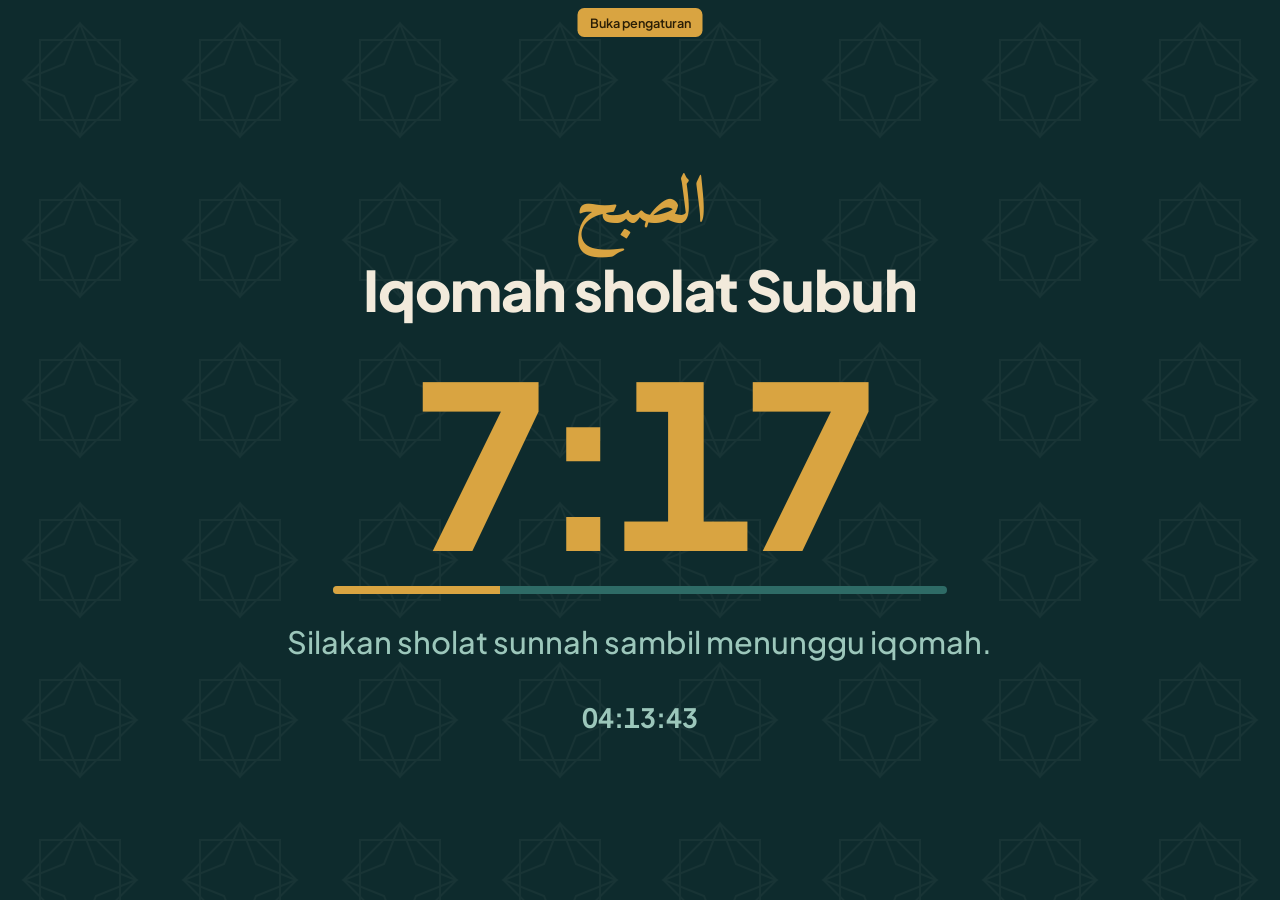
==== web/index.html @ 8f5d7c76 "Tambah aplikasi Papan Info Masjid (web display, admin, Android TV) Co-Authored-By: Claude Opus 5.5 <" ====
<!doctype html>
<html lang="id">
<head>
<meta charset="utf-8">
<meta name="viewport" content="width=device-width, initial-scale=1">
<title>Jadwal Sholat Masjid</title>
<link rel="stylesheet" href="css/fonts.css">
<link rel="stylesheet" href="css/display.css">
</head>
<body data-tema="zamrud">
<div id="bg" class="bg" hidden></div>
<div id="stage">

  <header class="top">
    <div class="identity">
      <svg class="mark" viewBox="0 0 64 64" aria-hidden="true">
        <path d="M32 6c3 5 9 8 9 15 0 3-1 5-2 6h9v31H16V27h9c-1-1-2-3-2-6 0-7 6-10 9-15z" fill="none" stroke="currentColor" stroke-width="3" stroke-linejoin="round"/>
        <path d="M26 58V44a6 6 0 0 1 12 0v14" fill="none" stroke="currentColor" stroke-width="3"/>
      </svg>
      <div>
        <h1 id="nama">Masjid</h1>
        <p id="alamat"></p>
      </div>
    </div>
    <div class="dates">
      <p id="masehi"></p>
      <p id="hijriah"></p>
    </div>
  </header>

  <main class="middle">
    <section class="clockwrap">
      <div class="clock"><span id="hm">00:00</span><span id="ss">00</span></div>
      <p class="countdown" id="countdown"></p>
    </section>

    <section class="panel" id="panel">
      <div class="slide" id="slide"></div>
      <div class="dots" id="dots"></div>
    </section>
  </main>

  <section class="times" id="times"></section>

  <footer class="ticker">
    <div class="ticker-track"><div class="ticker-text" id="ticker"></div></div>
    <div class="admin-hint" id="adminHint"></div>
  </footer>
</div>

<!-- layar penuh: adzan / iqomah / sholat / jumat -->
<div id="overlay" class="overlay" hidden>
  <div class="ov-inner">
    <p class="ov-arab" id="ovArab"></p>
    <h2 class="ov-title" id="ovTitle"></h2>
    <div class="ov-big" id="ovBig"></div>
    <div class="ov-bar"><span id="ovBar"></span></div>
    <p class="ov-sub" id="ovSub"></p>
    <p class="ov-clock" id="ovClock"></p>
  </div>
</div>

<div id="dim" class="dim" hidden></div>

<script src="js/praytime.js"></script>
<script src="js/hijri.js"></script>
<script src="js/store.js"></script>
<script src="js/display.js"></script>
</body>
</html>
---- web/css/fonts.css ----
@font-face { font-family: 'Jakarta'; src: url('../fonts/jakarta-400.woff2') format('woff2'); font-weight: 400; font-display: block; }
@font-face { font-family: 'Jakarta'; src: url('../fonts/jakarta-500.woff2') format('woff2'); font-weight: 500; font-display: block; }
@font-face { font-family: 'Jakarta'; src: url('../fonts/jakarta-600.woff2') format('woff2'); font-weight: 600; font-display: block; }
@font-face { font-family: 'Jakarta'; src: url('../fonts/jakarta-700.woff2') format('woff2'); font-weight: 700; font-display: block; }
@font-face { font-family: 'Jakarta'; src: url('../fonts/jakarta-800.woff2') format('woff2'); font-weight: 800; font-display: block; }
@font-face { font-family: 'Amiri'; src: url('../fonts/amiri-700.woff2') format('woff2'); font-weight: 700; font-display: block; }
---- web/css/display.css ----
/* Layar papan info masjid — dirancang untuk TV 16:9, dibaca dari jauh.
   Semua ukuran memakai rem yang mengikuti tinggi layar. */
:root {
  --ink: #0E2B2D;        /* glasir toska gelap */
  --ink-2: #133638;      /* lapisan sedikit lebih terang */
  --glaze: #2E6B66;      /* garis & struktur */
  --plaster: #F2EADB;    /* teks utama */
  --celadon: #9CC7BB;    /* teks kedua */
  --brass: #D9A441;      /* waktu berikutnya */
  --brass-ink: #2A1E06;
  --night: #050C0D;
  color-scheme: dark;
}
body[data-tema="malam"] {
  --ink: #121A33; --ink-2: #18213F; --glaze: #3B4C80; --plaster: #EEF0F7; --celadon: #A9B6DA; --brass: #E0B04F; --brass-ink: #241904; --night: #05070F;
}
body[data-tema="kayu"] {
  --ink: #2A1C13; --ink-2: #332319; --glaze: #6E4C33; --plaster: #F5ECDF; --celadon: #D4BC9C; --brass: #E3A93D; --brass-ink: #2A1A03; --night: #0C0805;
}

* { box-sizing: border-box; margin: 0; padding: 0; }
html { font-size: calc(100vh / 54); background: var(--ink); }
@media (max-aspect-ratio: 16/9) { html { font-size: calc(100vw / 96); } }
body {
  font-family: 'Jakarta', system-ui, sans-serif;
  background: var(--ink);
  color: var(--plaster);
  height: 100vh; overflow: hidden;
  cursor: none;
  -webkit-font-smoothing: antialiased;
}
body.preview { cursor: default; }

#stage {
  position: relative;
  width: 96rem; height: 54rem;
  margin: 0 auto;
  padding: 2.2rem 2.8rem 0;
  display: grid;
  grid-template-rows: 6rem minmax(0,1fr) 15.5rem 4.2rem;
  grid-template-columns: minmax(0, 1fr);
  transition: transform 2s ease;
}

/* ---------- atas ---------- */
.top { display: flex; justify-content: space-between; align-items: center; border-bottom: 0.1rem solid var(--glaze); padding-bottom: 1.2rem; }
.identity { display: flex; align-items: center; }
.identity > * + * { margin-left: 1.4rem; }
.mark { width: 4rem; height: 4rem; color: var(--brass); flex: none; }
#nama { font-size: 2.7rem; font-weight: 800; letter-spacing: -0.02em; line-height: 1.05; }
#alamat { font-size: 1.25rem; color: var(--celadon); margin-top: 0.25rem; }
.dates { text-align: right; }
#masehi { font-size: 1.9rem; font-weight: 700; }
#hijriah { font-size: 1.5rem; color: var(--celadon); margin-top: 0.2rem; }

/* ---------- tengah ---------- */
.middle { display: grid; grid-template-columns: minmax(0, 1fr) 36rem; gap: 3rem; align-items: center; min-height: 0; }
.clockwrap { padding-left: 0.2rem; }
.clock { display: flex; align-items: baseline; font-feature-settings: 'tnum' 1; font-variant-numeric: tabular-nums; line-height: 0.9; }
#hm { font-size: 15.5rem; font-weight: 800; letter-spacing: -0.045em; }
#ss { font-size: 4.6rem; font-weight: 600; color: var(--celadon); margin-left: 1.4rem; width: 6rem; }
.countdown { font-size: 2.3rem; font-weight: 500; color: var(--celadon); margin-top: 1.6rem; font-variant-numeric: tabular-nums; }
.countdown b { color: var(--plaster); font-weight: 700; }
.countdown.soon { color: var(--brass); }
.countdown.soon b { color: var(--brass); }

.panel {
  align-self: stretch; margin: 2.4rem 0 2rem;
  background: var(--ink-2);
  border-left: 0.35rem solid var(--brass);
  border-radius: 0 1.2rem 1.2rem 0;
  padding: 2rem 2.4rem 1.6rem;
  display: flex; flex-direction: column; min-height: 0; overflow: hidden;
}
.slide { flex: 1; min-height: 0; overflow: hidden; transition: opacity .6s ease; }
.slide.out { opacity: 0; }
.slide h3 { font-size: 1.9rem; font-weight: 800; letter-spacing: -0.01em; margin-bottom: 1.2rem; }
.slide .when { font-size: 1.25rem; color: var(--celadon); margin: -0.8rem 0 1.2rem; }

.list { list-style: none; display: grid; gap: 1rem; }
.list li { display: grid; grid-template-columns: 7.5rem 1fr; gap: 1.2rem; align-items: start; }
.list .d { font-size: 1.2rem; font-weight: 700; color: var(--brass); padding-top: 0.15rem; line-height: 1.3; }
.list .d small { display: block; font-weight: 500; color: var(--celadon); font-size: 1.05rem; }
.list .t { font-size: 1.5rem; font-weight: 700; line-height: 1.25; }
.list .p { font-size: 1.2rem; color: var(--celadon); margin-top: 0.2rem; }
.list li.today .d { color: var(--plaster); }

.petugas { display: grid; gap: 1.2rem; }
.petugas div { display: grid; grid-template-columns: 8rem 1fr; align-items: baseline; border-bottom: 0.08rem solid var(--glaze); padding-bottom: 0.9rem; }
.petugas dt { font-size: 1.3rem; color: var(--celadon); }
.petugas dd { font-size: 1.9rem; font-weight: 700; line-height: 1.2; }

.announce { font-size: 1.9rem; line-height: 1.45; font-weight: 500; }
.quote { font-size: 2.1rem; line-height: 1.4; font-weight: 600; }
.quote-src { font-size: 1.3rem; color: var(--brass); margin-top: 1.2rem; font-weight: 600; }

.kas { display: grid; gap: 0.9rem; font-variant-numeric: tabular-nums; }
.kas div { display: flex; justify-content: space-between; align-items: baseline; font-size: 1.45rem; }
.kas div span:first-child { color: var(--celadon); }
.kas div b { font-weight: 700; }
.kas .total { border-top: 0.1rem solid var(--glaze); padding-top: 0.9rem; margin-top: 0.3rem; }
.kas .total b { font-size: 2.3rem; color: var(--brass); font-weight: 800; }
.kas .note { font-size: 1.1rem; color: var(--celadon); }

.dots { display: flex; margin-top: 1rem; }
.dots i + i { margin-left: 0.6rem; }
.dots i { width: 0.7rem; height: 0.7rem; border-radius: 50%; background: var(--glaze); }
.dots i.on { background: var(--brass); width: 2rem; border-radius: 0.35rem; }

/* ---------- deretan waktu sholat: lengkung mihrab ---------- */
.times { display: grid; grid-template-columns: repeat(7, minmax(0, 1fr)); gap: 1.1rem; align-items: end; padding-bottom: 1.2rem; }
.arch {
  position: relative;
  height: 13.6rem;
  border: 0.14rem solid var(--glaze);
  border-radius: 50% 50% 0.8rem 0.8rem / 34% 34% 0.8rem 0.8rem;
  display: flex; flex-direction: column; align-items: center; justify-content: flex-end;
  padding-bottom: 1.3rem;
  text-align: center;
}
.arch .ar { font-family: 'Amiri', serif; font-size: 1.6rem; font-weight: 700; color: var(--celadon); line-height: 1; margin-bottom: 0.4rem; }
.arch .nm { font-size: 1.55rem; font-weight: 700; }
.arch .tm { font-size: 3.5rem; font-weight: 800; letter-spacing: -0.03em; font-variant-numeric: tabular-nums; line-height: 1.05; margin-top: 0.2rem; }
.arch.minor { height: 11.6rem; }
.arch.minor .tm { font-size: 2.9rem; }
.arch.minor .nm { color: var(--celadon); font-weight: 600; }
.arch.past { opacity: 0.45; }
.arch.next {
  background: var(--brass); border-color: var(--brass); color: var(--brass-ink);
  height: 15rem;
  box-shadow: 0 0 3.5rem -0.6rem color-mix(in srgb, var(--brass) 55%, transparent);
}
.arch.next .ar, .arch.next .nm { color: var(--brass-ink); }
.arch.next .tm { font-size: 3.9rem; letter-spacing: -0.04em; }
.arch.next::before { /* lampu gantung kecil */
  content: ''; position: absolute; top: 1.5rem; left: 50%; width: 0.8rem; height: 0.8rem;
  margin-left: -0.4rem; border-radius: 50%; background: var(--brass-ink); opacity: .55;
}

/* ---------- teks berjalan ---------- */
.ticker { display: flex; align-items: center; border-top: 0.1rem solid var(--glaze); margin: 0 -2.8rem; padding: 0 2.8rem; background: var(--ink-2); }
.ticker-track { flex: 1; min-width: 0; overflow: hidden; white-space: nowrap; }
.ticker-text { display: inline-block; font-size: 1.6rem; font-weight: 500; padding-left: 100%; animation: ticker linear infinite; }
.ticker-text .sep { color: var(--brass); margin: 0 1.6rem; }
@keyframes ticker { from { transform: translateX(0); } to { transform: translateX(-100%); } }
.admin-hint { margin-left: 2rem; font-size: 1.05rem; color: var(--celadon); white-space: nowrap; }
.admin-hint:empty { display: none; }

/* ---------- foto masjid ---------- */
.bg { position: fixed; top: 0; right: 0; bottom: 0; left: 0; background-size: cover; background-position: center; z-index: 0; }
.bg::after { content: ''; position: absolute; top: 0; right: 0; bottom: 0; left: 0; background: var(--ink); opacity: .86; }
#stage { z-index: 1; }
.panel { position: relative; }
.foto { position: absolute; top: 0; right: 0; bottom: 0; left: 0; margin: 0; }
.foto img { width: 100%; height: 100%; object-fit: cover; display: block; border-radius: 0.6rem; }
.slide { position: relative; }

/* ---------- layar penuh ---------- */
.overlay {
  position: fixed; top: 0; right: 0; bottom: 0; left: 0; z-index: 10;
  background: var(--ink);
  display: flex; align-items: center; justify-content: center; text-align: center;
}
.overlay[hidden] { display: none; }
.overlay::before { /* pola bintang delapan, sangat samar */
  content: ''; position: absolute; top: 0; right: 0; bottom: 0; left: 0; opacity: .045; pointer-events: none;
  background-image: url("data:image/svg+xml,%3Csvg xmlns='http://www.w3.org/2000/svg' width='120' height='120' viewBox='0 0 120 120'%3E%3Cg fill='none' stroke='%23F2EADB' stroke-width='1.5'%3E%3Cpath d='M60 18l12 30 30 12-30 12-12 30-12-30-30-12 30-12z'/%3E%3Cpath d='M30 30h60v60H30z' transform='rotate(45 60 60)'/%3E%3Cpath d='M30 30h60v60H30z'/%3E%3C/g%3E%3C/svg%3E");
  background-size: 12rem 12rem;
}
.ov-inner { position: relative; width: 80rem; }
.ov-arab { font-family: 'Amiri', serif; font-weight: 700; font-size: 5rem; color: var(--brass); line-height: 1.2; }
.ov-title { font-size: 4.2rem; font-weight: 800; letter-spacing: -0.02em; margin-top: 0.6rem; }
.ov-big { font-size: 17rem; font-weight: 800; letter-spacing: -0.05em; line-height: 1; font-variant-numeric: tabular-nums; margin: 1.6rem 0 1rem; }
.ov-big:empty { display: none; }
.ov-bar { height: 0.6rem; width: 46rem; margin: 0 auto 2rem; background: var(--glaze); border-radius: 0.3rem; overflow: hidden; }
.ov-bar span { display: block; height: 100%; width: 0; background: var(--brass); transition: width 1s linear; }
.ov-bar.off { visibility: hidden; }
.ov-sub { font-size: 2.3rem; line-height: 1.45; color: var(--celadon); font-weight: 500; max-width: 64rem; margin: 0 auto; }
.ov-sub b { color: var(--plaster); font-weight: 700; }
.ov-clock { font-size: 2rem; font-weight: 700; margin-top: 2.6rem; font-variant-numeric: tabular-nums; color: var(--celadon); }

.overlay.mode-clock { z-index: 40; }
.overlay.mode-clock .ov-title { color: var(--brass); }
.overlay.mode-clock .ov-sub { text-align: left; font-size: 2rem; }
.fix { margin: 2rem 0 0 2.4rem; display: grid; grid-gap: 0.9rem; color: var(--plaster); }
.overlay.mode-iqomah .ov-big { color: var(--brass); }
.overlay.mode-iqomah.final .ov-big { color: var(--plaster); }
.overlay.mode-sholat { background: var(--night); }
.overlay.mode-sholat::before { opacity: .03; }
.overlay.mode-sholat .ov-title { font-size: 3.2rem; color: color-mix(in srgb, var(--plaster) 70%, transparent); }
.overlay.mode-sholat .ov-sub, .overlay.mode-sholat .ov-clock { color: color-mix(in srgb, var(--celadon) 60%, transparent); }
.overlay.mode-sholat .ov-arab { font-size: 3.6rem; opacity: .6; }

/* pita menjelang adzan, menggantikan hitung mundur biasa */
.countdown.pre { display: inline-block; background: var(--brass); color: var(--brass-ink); padding: 0.7rem 1.6rem; border-radius: 0.8rem; font-weight: 700; }
.countdown.pre b { margin-left: 1rem; color: var(--brass-ink); font-size: 2.8rem; font-weight: 800; }

/* redup malam */
.dim { position: fixed; top: 0; right: 0; bottom: 0; left: 0; background: #000; pointer-events: none; z-index: 20; transition: opacity 3s; }
.dim[hidden] { display: none; }

/* petunjuk pratinjau */
.preview-note { position: fixed; left: 50%; transform: translateX(-50%); top: 0.6rem; z-index: 30; font: 600 0.95rem 'Jakarta', sans-serif; background: var(--brass); color: var(--brass-ink); padding: 0.5rem 0.9rem; border-radius: 0.5rem; text-decoration: none; }

@media (prefers-reduced-motion: reduce) {
  .ticker-text { animation-duration: 0s !important; padding-left: 0; }
  #stage, .slide, .dim { transition: none; }
}
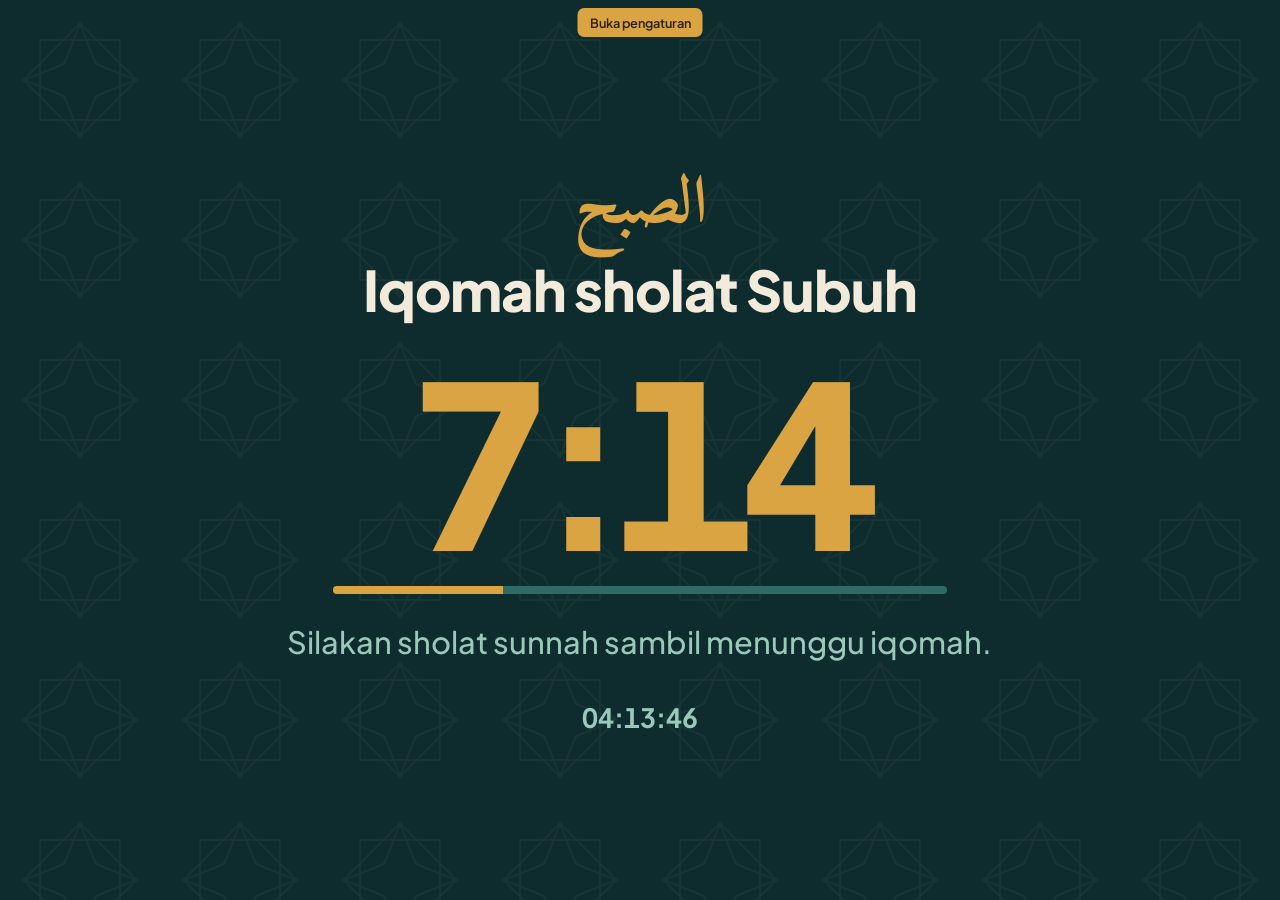
==== commit e4ecd365: "Perbaiki saldo kas terpotong dan dukung box Android 5–7 - Panel kas dirapatkan; isi slide yang terla" ====
--- a/web/index.html
+++ b/web/index.html
@@ -62,6 +62,7 @@
 
 <div id="dim" class="dim" hidden></div>
 
+<script src="js/compat.js"></script>
 <script src="js/praytime.js"></script>
 <script src="js/hijri.js"></script>
 <script src="js/store.js"></script>
--- a/web/css/display.css
+++ b/web/css/display.css
@@ -1,5 +1,11 @@
 /* Layar papan info masjid — dirancang untuk TV 16:9, dibaca dari jauh.
-   Semua ukuran memakai rem yang mengikuti tinggi layar. */
+   Semua ukuran memakai rem yang mengikuti tinggi layar.
+
+   Harus tetap jalan di WebView bawaan box Android 5–7 (Chrome 37–55):
+   - tata letak memakai flexbox, BUKAN CSS grid (grid baru ada di Chrome 57)
+   - tanpa `gap` pada flexbox (Chrome 84) — jarak memakai margin
+   - tanpa color-mix() (Chrome 111)
+   - variabel warna (--ink dll.) di Chrome < 49 diganti oleh js/compat.js */
 :root {
   --ink: #0E2B2D;        /* glasir toska gelap */
   --ink-2: #133638;      /* lapisan sedikit lebih terang */
@@ -19,34 +25,42 @@
 }
 
 * { box-sizing: border-box; margin: 0; padding: 0; }
-html { font-size: calc(100vh / 54); background: var(--ink); }
+html { font-size: calc(100vh / 54); background: #0E2B2D; background: var(--ink); }
 @media (max-aspect-ratio: 16/9) { html { font-size: calc(100vw / 96); } }
 body {
-  font-family: 'Jakarta', system-ui, sans-serif;
-  background: var(--ink);
-  color: var(--plaster);
+  font-family: 'Jakarta', sans-serif;
+  background: #0E2B2D; background: var(--ink);
+  color: #F2EADB; color: var(--plaster);
   height: 100vh; overflow: hidden;
   cursor: none;
   -webkit-font-smoothing: antialiased;
 }
 body.preview { cursor: default; }
+
+/* angka sama lebar agar jam tidak bergoyang */
+.tnum, .clock, .countdown, .kas, .arch .tm, .ov-big, .ov-clock {
+  -webkit-font-feature-settings: 'tnum' 1; font-feature-settings: 'tnum' 1; font-variant-numeric: tabular-nums;
+}
 
 #stage {
   position: relative;
   width: 96rem; height: 54rem;
   margin: 0 auto;
   padding: 2.2rem 2.8rem 0;
-  display: grid;
-  grid-template-rows: 6rem minmax(0,1fr) 15.5rem 4.2rem;
-  grid-template-columns: minmax(0, 1fr);
-  transition: transform 2s ease;
+  display: -webkit-flex; display: flex;
+  -webkit-flex-direction: column; flex-direction: column;
+  -webkit-transition: -webkit-transform 2s ease; transition: transform 2s ease;
 }
 
 /* ---------- atas ---------- */
-.top { display: flex; justify-content: space-between; align-items: center; border-bottom: 0.1rem solid var(--glaze); padding-bottom: 1.2rem; }
-.identity { display: flex; align-items: center; }
+.top {
+  -webkit-flex: none; flex: none; height: 6rem;
+  display: -webkit-flex; display: flex; -webkit-justify-content: space-between; justify-content: space-between; -webkit-align-items: center; align-items: center;
+  border-bottom: 0.1rem solid var(--glaze); padding-bottom: 1.2rem;
+}
+.identity { display: -webkit-flex; display: flex; -webkit-align-items: center; align-items: center; }
 .identity > * + * { margin-left: 1.4rem; }
-.mark { width: 4rem; height: 4rem; color: var(--brass); flex: none; }
+.mark { width: 4rem; height: 4rem; color: var(--brass); -webkit-flex: none; flex: none; }
 #nama { font-size: 2.7rem; font-weight: 800; letter-spacing: -0.02em; line-height: 1.05; }
 #alamat { font-size: 1.25rem; color: var(--celadon); margin-top: 0.25rem; }
 .dates { text-align: right; }
@@ -54,73 +68,93 @@
 #hijriah { font-size: 1.5rem; color: var(--celadon); margin-top: 0.2rem; }
 
 /* ---------- tengah ---------- */
-.middle { display: grid; grid-template-columns: minmax(0, 1fr) 36rem; gap: 3rem; align-items: center; min-height: 0; }
-.clockwrap { padding-left: 0.2rem; }
-.clock { display: flex; align-items: baseline; font-feature-settings: 'tnum' 1; font-variant-numeric: tabular-nums; line-height: 0.9; }
+.middle {
+  -webkit-flex: 1 1 0%; flex: 1 1 0%; min-height: 0;
+  display: -webkit-flex; display: flex; -webkit-align-items: center; align-items: center;
+}
+.clockwrap { -webkit-flex: 1 1 0%; flex: 1 1 0%; min-width: 0; padding-left: 0.2rem; }
+.clock { display: -webkit-flex; display: flex; -webkit-align-items: baseline; align-items: baseline; line-height: 0.9; }
 #hm { font-size: 15.5rem; font-weight: 800; letter-spacing: -0.045em; }
 #ss { font-size: 4.6rem; font-weight: 600; color: var(--celadon); margin-left: 1.4rem; width: 6rem; }
-.countdown { font-size: 2.3rem; font-weight: 500; color: var(--celadon); margin-top: 1.6rem; font-variant-numeric: tabular-nums; }
+.countdown { font-size: 2.3rem; font-weight: 500; color: var(--celadon); margin-top: 1.6rem; }
 .countdown b { color: var(--plaster); font-weight: 700; }
 .countdown.soon { color: var(--brass); }
 .countdown.soon b { color: var(--brass); }
 
 .panel {
-  align-self: stretch; margin: 2.4rem 0 2rem;
+  position: relative;
+  -webkit-flex: none; flex: none; width: 36rem;
+  -webkit-align-self: stretch; align-self: stretch;
+  margin: 1.4rem 0 1.2rem 3rem;
   background: var(--ink-2);
   border-left: 0.35rem solid var(--brass);
   border-radius: 0 1.2rem 1.2rem 0;
-  padding: 2rem 2.4rem 1.6rem;
-  display: flex; flex-direction: column; min-height: 0; overflow: hidden;
-}
-.slide { flex: 1; min-height: 0; overflow: hidden; transition: opacity .6s ease; }
+  padding: 1.8rem 2.4rem 1.4rem;
+  display: -webkit-flex; display: flex; -webkit-flex-direction: column; flex-direction: column;
+  min-height: 0; overflow: hidden;
+}
+.slide { position: relative; -webkit-flex: 1 1 0%; flex: 1 1 0%; min-height: 0; overflow: hidden; -webkit-transition: opacity .6s ease; transition: opacity .6s ease; }
 .slide.out { opacity: 0; }
-.slide h3 { font-size: 1.9rem; font-weight: 800; letter-spacing: -0.01em; margin-bottom: 1.2rem; }
-.slide .when { font-size: 1.25rem; color: var(--celadon); margin: -0.8rem 0 1.2rem; }
-
-.list { list-style: none; display: grid; gap: 1rem; }
-.list li { display: grid; grid-template-columns: 7.5rem 1fr; gap: 1.2rem; align-items: start; }
-.list .d { font-size: 1.2rem; font-weight: 700; color: var(--brass); padding-top: 0.15rem; line-height: 1.3; }
+/* isi slide yang lebih tinggi dari panel diperkecil otomatis (fitSlide di display.js) */
+.fit { -webkit-transform-origin: 0 0; transform-origin: 0 0; }
+.slide h3 { font-size: 1.9rem; font-weight: 800; letter-spacing: -0.01em; line-height: 1.2; margin-bottom: 1rem; }
+.slide .when { font-size: 1.25rem; color: var(--celadon); margin: -0.6rem 0 1rem; }
+
+.list { list-style: none; }
+.list li { display: -webkit-flex; display: flex; -webkit-align-items: flex-start; align-items: flex-start; }
+.list li + li { margin-top: 1rem; }
+.list li > div { -webkit-flex: 1 1 0%; flex: 1 1 0%; min-width: 0; }
+.list .d { -webkit-flex: none; flex: none; width: 7.5rem; margin-right: 1.2rem; font-size: 1.2rem; font-weight: 700; color: var(--brass); padding-top: 0.15rem; line-height: 1.3; }
 .list .d small { display: block; font-weight: 500; color: var(--celadon); font-size: 1.05rem; }
 .list .t { font-size: 1.5rem; font-weight: 700; line-height: 1.25; }
 .list .p { font-size: 1.2rem; color: var(--celadon); margin-top: 0.2rem; }
 .list li.today .d { color: var(--plaster); }
 
-.petugas { display: grid; gap: 1.2rem; }
-.petugas div { display: grid; grid-template-columns: 8rem 1fr; align-items: baseline; border-bottom: 0.08rem solid var(--glaze); padding-bottom: 0.9rem; }
-.petugas dt { font-size: 1.3rem; color: var(--celadon); }
-.petugas dd { font-size: 1.9rem; font-weight: 700; line-height: 1.2; }
+.petugas div { display: -webkit-flex; display: flex; -webkit-align-items: baseline; align-items: baseline; border-bottom: 0.08rem solid var(--glaze); padding-bottom: 0.9rem; }
+.petugas div + div { margin-top: 1.2rem; }
+.petugas dt { -webkit-flex: none; flex: none; width: 8rem; font-size: 1.3rem; color: var(--celadon); }
+.petugas dd { -webkit-flex: 1 1 0%; flex: 1 1 0%; min-width: 0; font-size: 1.9rem; font-weight: 700; line-height: 1.2; }
 
 .announce { font-size: 1.9rem; line-height: 1.45; font-weight: 500; }
 .quote { font-size: 2.1rem; line-height: 1.4; font-weight: 600; }
 .quote-src { font-size: 1.3rem; color: var(--brass); margin-top: 1.2rem; font-weight: 600; }
 
-.kas { display: grid; gap: 0.9rem; font-variant-numeric: tabular-nums; }
-.kas div { display: flex; justify-content: space-between; align-items: baseline; font-size: 1.45rem; }
-.kas div span:first-child { color: var(--celadon); }
-.kas div b { font-weight: 700; }
-.kas .total { border-top: 0.1rem solid var(--glaze); padding-top: 0.9rem; margin-top: 0.3rem; }
-.kas .total b { font-size: 2.3rem; color: var(--brass); font-weight: 800; }
-.kas .note { font-size: 1.1rem; color: var(--celadon); }
-
-.dots { display: flex; margin-top: 1rem; }
+/* laporan kas: dibuat ringkas agar saldo akhir selalu terlihat */
+.kas > * + * { margin-top: 0.7rem; }
+.kas div { display: -webkit-flex; display: flex; -webkit-justify-content: space-between; justify-content: space-between; -webkit-align-items: baseline; align-items: baseline; font-size: 1.45rem; line-height: 1.25; }
+.kas div span:first-child { color: var(--celadon); margin-right: 1rem; }
+.kas div b { font-weight: 700; white-space: nowrap; }
+.kas .total { border-top: 0.1rem solid var(--glaze); padding-top: 0.7rem; }
+.kas .total span:first-child { color: var(--plaster); font-weight: 700; }
+.kas .total b { font-size: 2.2rem; color: var(--brass); font-weight: 800; line-height: 1.15; }
+.kas .note { font-size: 1.1rem; line-height: 1.3; color: var(--celadon); }
+
+.dots { -webkit-flex: none; flex: none; display: -webkit-flex; display: flex; margin-top: 1rem; }
 .dots i + i { margin-left: 0.6rem; }
 .dots i { width: 0.7rem; height: 0.7rem; border-radius: 50%; background: var(--glaze); }
 .dots i.on { background: var(--brass); width: 2rem; border-radius: 0.35rem; }
 
 /* ---------- deretan waktu sholat: lengkung mihrab ---------- */
-.times { display: grid; grid-template-columns: repeat(7, minmax(0, 1fr)); gap: 1.1rem; align-items: end; padding-bottom: 1.2rem; }
+.times {
+  -webkit-flex: none; flex: none; height: 15.5rem;
+  display: -webkit-flex; display: flex; -webkit-align-items: flex-end; align-items: flex-end;
+  padding-bottom: 1.2rem;
+}
 .arch {
   position: relative;
+  -webkit-flex: 1 1 0%; flex: 1 1 0%; min-width: 0;
   height: 13.6rem;
   border: 0.14rem solid var(--glaze);
   border-radius: 50% 50% 0.8rem 0.8rem / 34% 34% 0.8rem 0.8rem;
-  display: flex; flex-direction: column; align-items: center; justify-content: flex-end;
+  display: -webkit-flex; display: flex; -webkit-flex-direction: column; flex-direction: column;
+  -webkit-align-items: center; align-items: center; -webkit-justify-content: flex-end; justify-content: flex-end;
   padding-bottom: 1.3rem;
   text-align: center;
 }
+.arch + .arch { margin-left: 1.1rem; }
 .arch .ar { font-family: 'Amiri', serif; font-size: 1.6rem; font-weight: 700; color: var(--celadon); line-height: 1; margin-bottom: 0.4rem; }
 .arch .nm { font-size: 1.55rem; font-weight: 700; }
-.arch .tm { font-size: 3.5rem; font-weight: 800; letter-spacing: -0.03em; font-variant-numeric: tabular-nums; line-height: 1.05; margin-top: 0.2rem; }
+.arch .tm { font-size: 3.5rem; font-weight: 800; letter-spacing: -0.03em; line-height: 1.05; margin-top: 0.2rem; }
 .arch.minor { height: 11.6rem; }
 .arch.minor .tm { font-size: 2.9rem; }
 .arch.minor .nm { color: var(--celadon); font-weight: 600; }
@@ -128,7 +162,7 @@
 .arch.next {
   background: var(--brass); border-color: var(--brass); color: var(--brass-ink);
   height: 15rem;
-  box-shadow: 0 0 3.5rem -0.6rem color-mix(in srgb, var(--brass) 55%, transparent);
+  box-shadow: 0 0 3.5rem -0.6rem rgba(217, 164, 65, 0.55);
 }
 .arch.next .ar, .arch.next .nm { color: var(--brass-ink); }
 .arch.next .tm { font-size: 3.9rem; letter-spacing: -0.04em; }
@@ -138,28 +172,36 @@
 }
 
 /* ---------- teks berjalan ---------- */
-.ticker { display: flex; align-items: center; border-top: 0.1rem solid var(--glaze); margin: 0 -2.8rem; padding: 0 2.8rem; background: var(--ink-2); }
-.ticker-track { flex: 1; min-width: 0; overflow: hidden; white-space: nowrap; }
-.ticker-text { display: inline-block; font-size: 1.6rem; font-weight: 500; padding-left: 100%; animation: ticker linear infinite; }
+.ticker {
+  -webkit-flex: none; flex: none; height: 4.2rem;
+  display: -webkit-flex; display: flex; -webkit-align-items: center; align-items: center;
+  border-top: 0.1rem solid var(--glaze); margin: 0 -2.8rem; padding: 0 2.8rem; background: var(--ink-2);
+}
+.ticker-track { -webkit-flex: 1 1 0%; flex: 1 1 0%; min-width: 0; overflow: hidden; white-space: nowrap; }
+.ticker-text {
+  display: inline-block; font-size: 1.6rem; font-weight: 500; padding-left: 100%;
+  -webkit-animation: ticker 30s linear infinite; animation: ticker 30s linear infinite;
+}
 .ticker-text .sep { color: var(--brass); margin: 0 1.6rem; }
-@keyframes ticker { from { transform: translateX(0); } to { transform: translateX(-100%); } }
+@-webkit-keyframes ticker { from { -webkit-transform: translateX(0); transform: translateX(0); } to { -webkit-transform: translateX(-100%); transform: translateX(-100%); } }
+@keyframes ticker { from { -webkit-transform: translateX(0); transform: translateX(0); } to { -webkit-transform: translateX(-100%); transform: translateX(-100%); } }
 .admin-hint { margin-left: 2rem; font-size: 1.05rem; color: var(--celadon); white-space: nowrap; }
 .admin-hint:empty { display: none; }
+.admin-hint.warn { color: #E58B76; font-weight: 600; }
 
 /* ---------- foto masjid ---------- */
 .bg { position: fixed; top: 0; right: 0; bottom: 0; left: 0; background-size: cover; background-position: center; z-index: 0; }
 .bg::after { content: ''; position: absolute; top: 0; right: 0; bottom: 0; left: 0; background: var(--ink); opacity: .86; }
 #stage { z-index: 1; }
-.panel { position: relative; }
 .foto { position: absolute; top: 0; right: 0; bottom: 0; left: 0; margin: 0; }
 .foto img { width: 100%; height: 100%; object-fit: cover; display: block; border-radius: 0.6rem; }
-.slide { position: relative; }
 
 /* ---------- layar penuh ---------- */
 .overlay {
   position: fixed; top: 0; right: 0; bottom: 0; left: 0; z-index: 10;
   background: var(--ink);
-  display: flex; align-items: center; justify-content: center; text-align: center;
+  display: -webkit-flex; display: flex; -webkit-align-items: center; align-items: center; -webkit-justify-content: center; justify-content: center;
+  text-align: center;
 }
 .overlay[hidden] { display: none; }
 .overlay::before { /* pola bintang delapan, sangat samar */
@@ -170,25 +212,26 @@
 .ov-inner { position: relative; width: 80rem; }
 .ov-arab { font-family: 'Amiri', serif; font-weight: 700; font-size: 5rem; color: var(--brass); line-height: 1.2; }
 .ov-title { font-size: 4.2rem; font-weight: 800; letter-spacing: -0.02em; margin-top: 0.6rem; }
-.ov-big { font-size: 17rem; font-weight: 800; letter-spacing: -0.05em; line-height: 1; font-variant-numeric: tabular-nums; margin: 1.6rem 0 1rem; }
+.ov-big { font-size: 17rem; font-weight: 800; letter-spacing: -0.05em; line-height: 1; margin: 1.6rem 0 1rem; }
 .ov-big:empty { display: none; }
 .ov-bar { height: 0.6rem; width: 46rem; margin: 0 auto 2rem; background: var(--glaze); border-radius: 0.3rem; overflow: hidden; }
-.ov-bar span { display: block; height: 100%; width: 0; background: var(--brass); transition: width 1s linear; }
+.ov-bar span { display: block; height: 100%; width: 0; background: var(--brass); -webkit-transition: width 1s linear; transition: width 1s linear; }
 .ov-bar.off { visibility: hidden; }
 .ov-sub { font-size: 2.3rem; line-height: 1.45; color: var(--celadon); font-weight: 500; max-width: 64rem; margin: 0 auto; }
 .ov-sub b { color: var(--plaster); font-weight: 700; }
-.ov-clock { font-size: 2rem; font-weight: 700; margin-top: 2.6rem; font-variant-numeric: tabular-nums; color: var(--celadon); }
+.ov-clock { font-size: 2rem; font-weight: 700; margin-top: 2.6rem; color: var(--celadon); }
 
 .overlay.mode-clock { z-index: 40; }
 .overlay.mode-clock .ov-title { color: var(--brass); }
 .overlay.mode-clock .ov-sub { text-align: left; font-size: 2rem; }
-.fix { margin: 2rem 0 0 2.4rem; display: grid; grid-gap: 0.9rem; color: var(--plaster); }
+.fix { margin: 2rem 0 0 2.4rem; color: var(--plaster); }
+.fix li + li { margin-top: 0.9rem; }
 .overlay.mode-iqomah .ov-big { color: var(--brass); }
 .overlay.mode-iqomah.final .ov-big { color: var(--plaster); }
 .overlay.mode-sholat { background: var(--night); }
 .overlay.mode-sholat::before { opacity: .03; }
-.overlay.mode-sholat .ov-title { font-size: 3.2rem; color: color-mix(in srgb, var(--plaster) 70%, transparent); }
-.overlay.mode-sholat .ov-sub, .overlay.mode-sholat .ov-clock { color: color-mix(in srgb, var(--celadon) 60%, transparent); }
+.overlay.mode-sholat .ov-title { font-size: 3.2rem; opacity: .7; }
+.overlay.mode-sholat .ov-sub, .overlay.mode-sholat .ov-clock { opacity: .6; }
 .overlay.mode-sholat .ov-arab { font-size: 3.6rem; opacity: .6; }
 
 /* pita menjelang adzan, menggantikan hitung mundur biasa */
@@ -196,13 +239,13 @@
 .countdown.pre b { margin-left: 1rem; color: var(--brass-ink); font-size: 2.8rem; font-weight: 800; }
 
 /* redup malam */
-.dim { position: fixed; top: 0; right: 0; bottom: 0; left: 0; background: #000; pointer-events: none; z-index: 20; transition: opacity 3s; }
+.dim { position: fixed; top: 0; right: 0; bottom: 0; left: 0; background: #000; pointer-events: none; z-index: 20; -webkit-transition: opacity 3s; transition: opacity 3s; }
 .dim[hidden] { display: none; }
 
 /* petunjuk pratinjau */
-.preview-note { position: fixed; left: 50%; transform: translateX(-50%); top: 0.6rem; z-index: 30; font: 600 0.95rem 'Jakarta', sans-serif; background: var(--brass); color: var(--brass-ink); padding: 0.5rem 0.9rem; border-radius: 0.5rem; text-decoration: none; }
+.preview-note { position: fixed; left: 50%; -webkit-transform: translateX(-50%); transform: translateX(-50%); top: 0.6rem; z-index: 30; font: 600 0.95rem 'Jakarta', sans-serif; background: var(--brass); color: var(--brass-ink); padding: 0.5rem 0.9rem; border-radius: 0.5rem; text-decoration: none; }
 
 @media (prefers-reduced-motion: reduce) {
-  .ticker-text { animation-duration: 0s !important; padding-left: 0; }
-  #stage, .slide, .dim { transition: none; }
-}
+  .ticker-text { -webkit-animation-duration: 0s !important; animation-duration: 0s !important; padding-left: 0; }
+  #stage, .slide, .dim { -webkit-transition: none; transition: none; }
+}
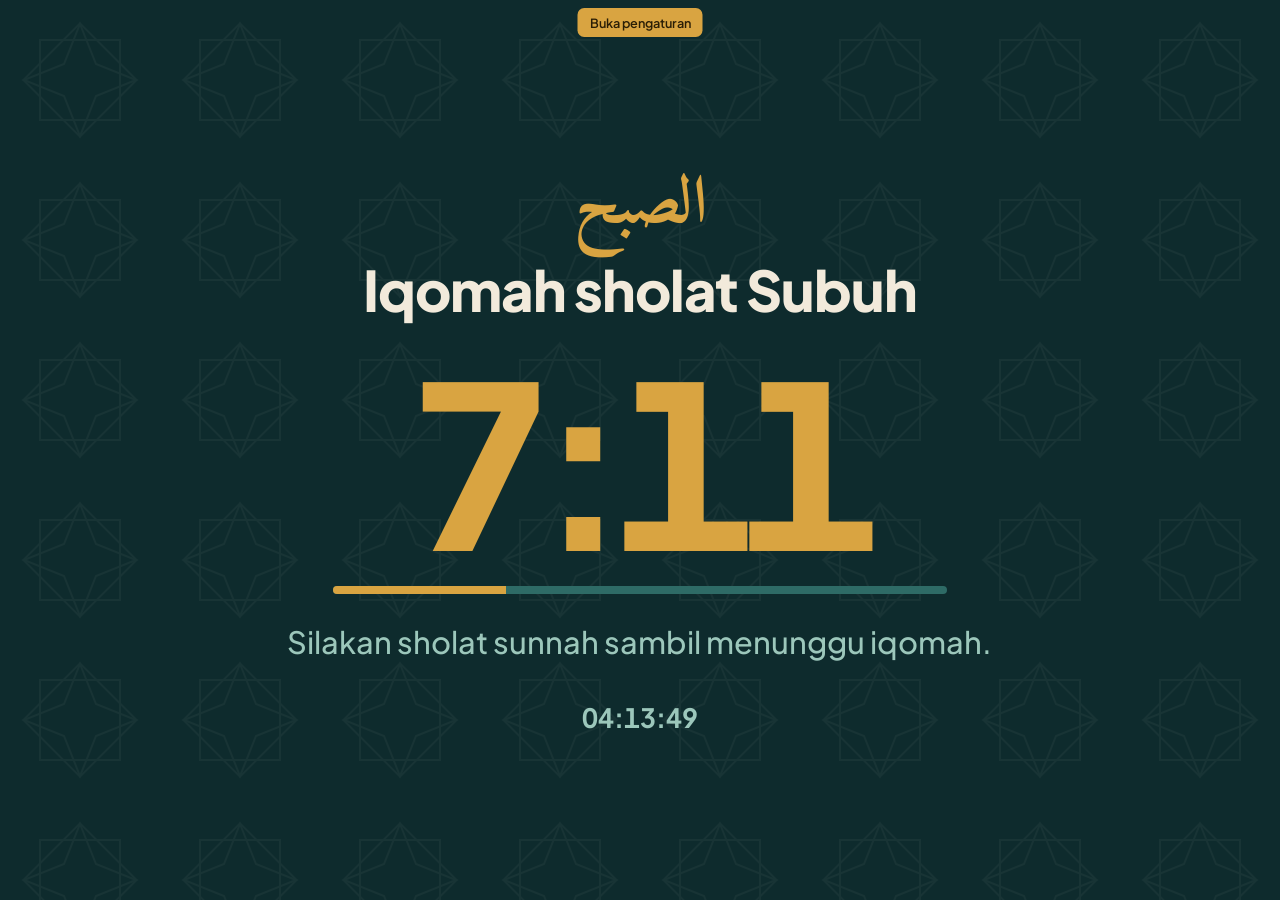
==== commit 608fbed1: "Tambah sambungan ke server pusat LayarPintar Papan info bisa disambungkan ke tv.pintarinovasi.co.id " ====
--- a/web/index.html
+++ b/web/index.html
@@ -60,12 +60,16 @@
   </div>
 </div>
 
+<!-- pesan layar penuh dari server pusat (di bawah layar adzan/iqomah) -->
+<div id="pusatPenuh" class="pusat-penuh" hidden></div>
+
 <div id="dim" class="dim" hidden></div>
 
 <script src="js/compat.js"></script>
 <script src="js/praytime.js"></script>
 <script src="js/hijri.js"></script>
 <script src="js/store.js"></script>
+<script src="js/pusat.js"></script>
 <script src="js/display.js"></script>
 </body>
 </html>
--- a/web/css/display.css
+++ b/web/css/display.css
@@ -249,3 +249,29 @@
   .ticker-text { -webkit-animation-duration: 0s !important; animation-duration: 0s !important; padding-left: 0; }
   #stage, .slide, .dim { -webkit-transition: none; transition: none; }
 }
+
+/* ---------- konten & pesan dari server pusat ---------- */
+.pusat-slide { position: absolute; top: 0; right: 0; bottom: 0; left: 0; display: -webkit-flex; display: flex; -webkit-flex-direction: column; flex-direction: column; }
+.pusat-media { margin: 0; -webkit-flex: 1 1 0%; flex: 1 1 0%; min-height: 0; background: #000; border-radius: 0.6rem; overflow: hidden; }
+.pusat-media img, .pusat-media video { width: 100%; height: 100%; object-fit: contain; display: block; }
+.pusat-media iframe { width: 100%; height: 100%; border: 0; display: block; }
+.pusat-teks { -webkit-flex: 1 1 0%; flex: 1 1 0%; display: -webkit-flex; display: flex; -webkit-flex-direction: column; flex-direction: column; -webkit-justify-content: center; justify-content: center; text-align: center; padding: 1.5rem; border-radius: 0.6rem; white-space: pre-line; }
+.pusat-teks p { font-size: 1.7rem; line-height: 1.45; }
+.pusat-kode { font-size: 4.2rem; font-weight: 800; letter-spacing: 0.12em; color: var(--brass); margin: 0.6rem 0 1rem; }
+.pusat-pesan { -webkit-flex: 1 1 0%; flex: 1 1 0%; display: -webkit-flex; display: flex; -webkit-align-items: center; align-items: center; gap: 1.5rem; border-radius: 0.6rem; padding: 1.2rem; background: rgba(0, 0, 0, 0.25); }
+.pusat-pesan.p-penting { background: rgba(217, 164, 65, 0.18); }
+.pusat-pesan.p-darurat { background: rgba(160, 30, 30, 0.45); }
+.pusat-pesan .pp-media { -webkit-flex: 1.2 1 0%; flex: 1.2 1 0%; height: 100%; display: -webkit-flex; display: flex; }
+.pusat-pesan .pp-teks { -webkit-flex: 1 1 0%; flex: 1 1 0%; text-align: center; white-space: pre-line; }
+.pusat-pesan.ada-media .pp-teks { text-align: left; }
+.pusat-pesan .pp-label { display: inline-block; font-size: 0.95rem; font-weight: 700; letter-spacing: 0.12em; text-transform: uppercase; color: var(--brass); margin-bottom: 0.8rem; }
+.pusat-pesan h3 { font-size: 2rem; margin-bottom: 0.8rem; }
+.pusat-pesan p { font-size: 1.6rem; line-height: 1.45; }
+
+/* layar penuh: di atas layar biasa, di bawah layar adzan/iqomah/sholat (z-index 10) */
+.pusat-penuh { position: fixed; top: 0; right: 0; bottom: 0; left: 0; z-index: 8; background: var(--night); display: -webkit-flex; display: flex; padding: 3vmin; }
+.pusat-penuh[hidden] { display: none; }
+.pusat-penuh .pusat-pesan { background: var(--ink); }
+.pusat-penuh .pusat-pesan.p-darurat { background: linear-gradient(135deg, #2a0707, #7f1d1d); }
+.pusat-penuh .pusat-pesan h3 { font-size: 3.4rem; }
+.pusat-penuh .pusat-pesan p { font-size: 2.4rem; }
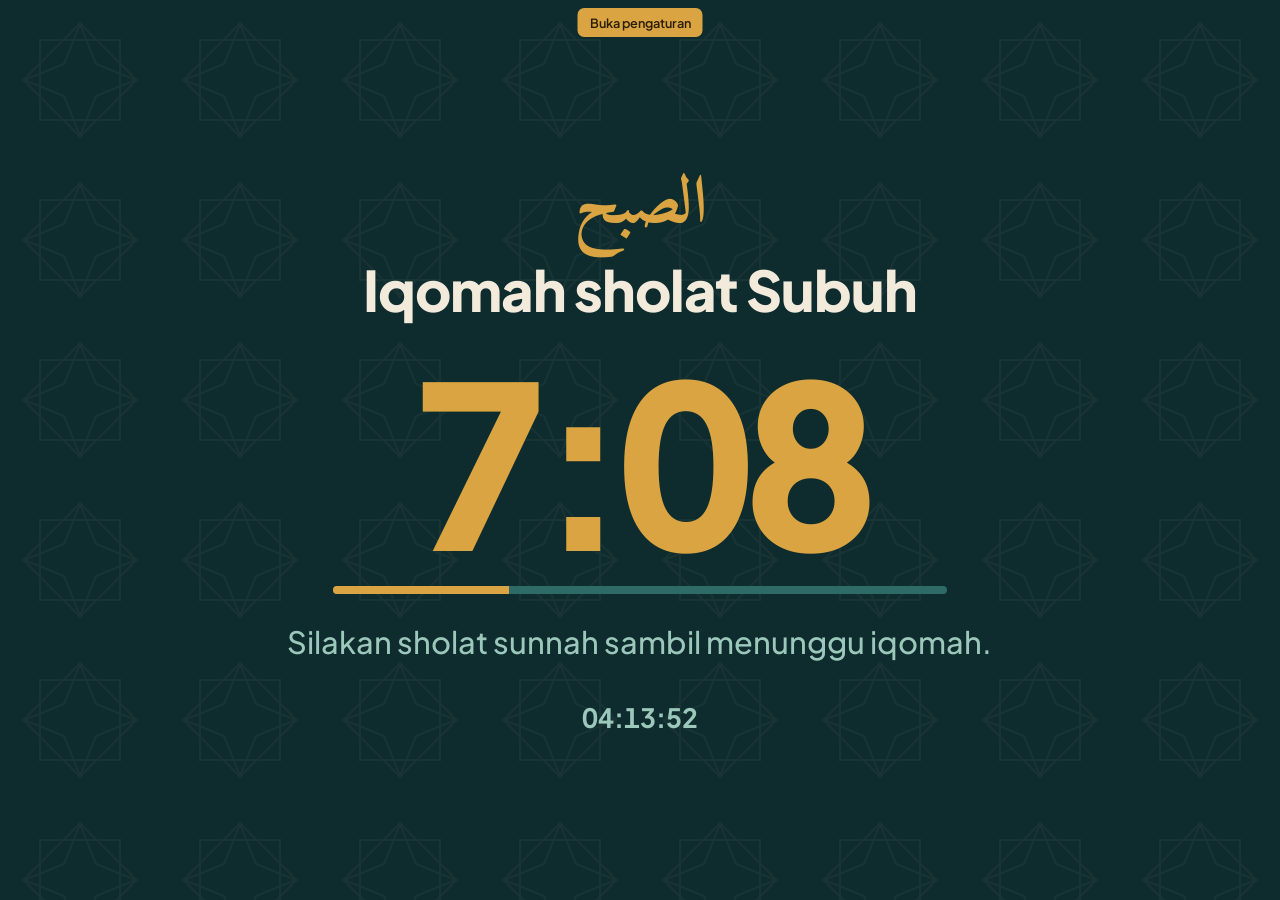
==== commit c6559b46: "Jadwal sholat manual: edit per tanggal, template CSV, unggah CSV/Excel - Waktu sholat > Jadwal manua" ====
--- a/web/index.html
+++ b/web/index.html
@@ -67,6 +67,7 @@
 
 <script src="js/compat.js"></script>
 <script src="js/praytime.js"></script>
+<script src="js/jadwal.js"></script>
 <script src="js/hijri.js"></script>
 <script src="js/store.js"></script>
 <script src="js/pusat.js"></script>
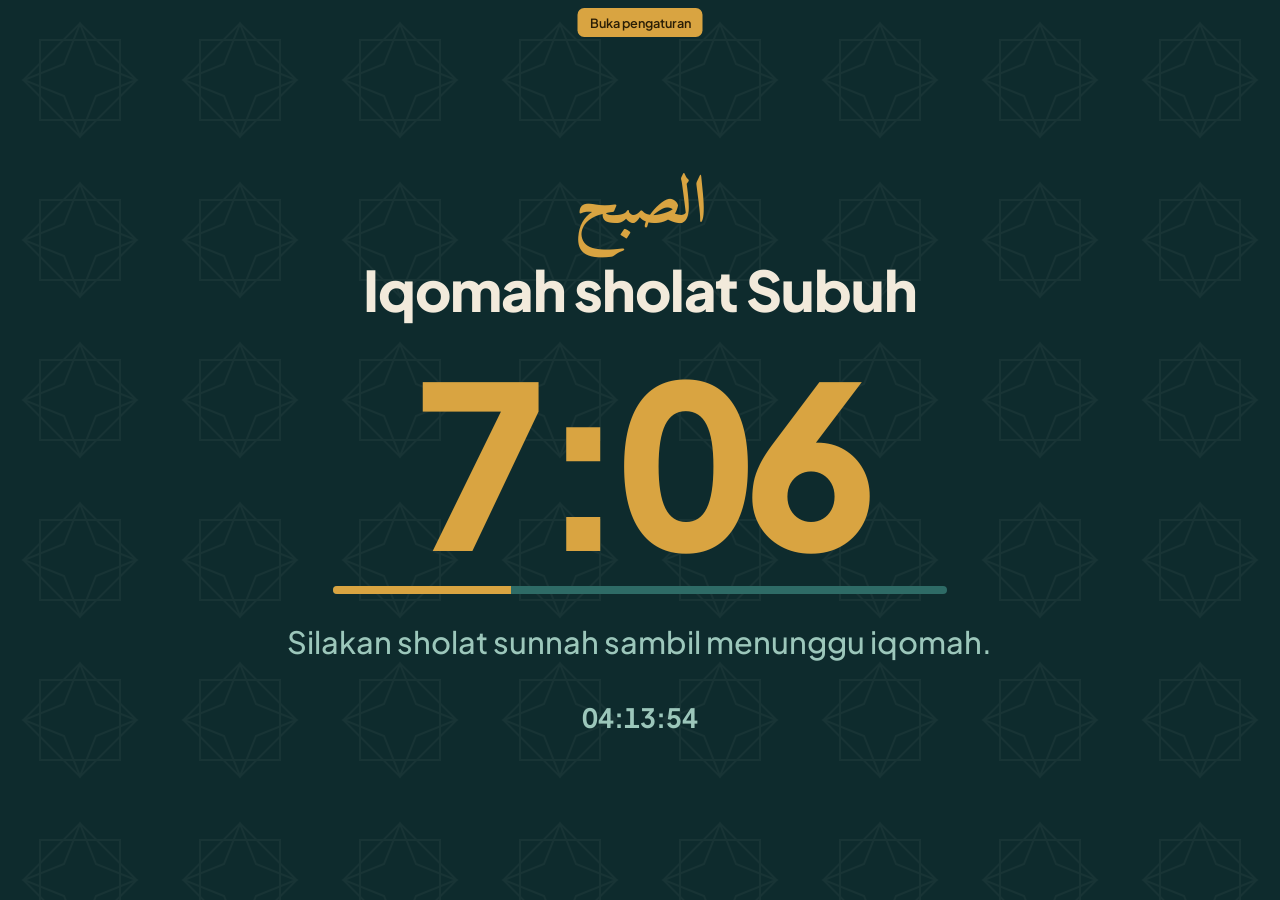
==== commit 298b0581: "Tata letak layar bisa diganti + siaran langsung Makkah/Madinah - 7 tata letak (Pengaturan > Tampilan" ====
--- a/web/index.html
+++ b/web/index.html
@@ -1,17 +1,19 @@
 <!doctype html>
-<html lang="id">
+<html lang="id" data-layout="klasik">
 <head>
 <meta charset="utf-8">
 <meta name="viewport" content="width=device-width, initial-scale=1">
 <title>Jadwal Sholat Masjid</title>
 <link rel="stylesheet" href="css/fonts.css">
 <link rel="stylesheet" href="css/display.css">
+<link rel="stylesheet" href="css/layout.css">
 </head>
 <body data-tema="zamrud">
 <div id="bg" class="bg" hidden></div>
+<!-- Bagian-bagian layar. js/display.js menyusunnya ke kerangka tata letak yang dipilih (Tampilan > Tata letak). -->
 <div id="stage">
 
-  <header class="top">
+  <header class="top" id="partTop">
     <div class="identity">
       <svg class="mark" viewBox="0 0 64 64" aria-hidden="true">
         <path d="M32 6c3 5 9 8 9 15 0 3-1 5-2 6h9v31H16V27h9c-1-1-2-3-2-6 0-7 6-10 9-15z" fill="none" stroke="currentColor" stroke-width="3" stroke-linejoin="round"/>
@@ -29,10 +31,25 @@
   </header>
 
   <main class="middle">
-    <section class="clockwrap">
-      <div class="clock"><span id="hm">00:00</span><span id="ss">00</span></div>
-      <p class="countdown" id="countdown"></p>
+    <section class="clockwrap" id="partClock">
+      <div class="analog" id="analog" hidden>
+        <svg viewBox="0 0 200 200" aria-hidden="true">
+          <circle class="a-muka" cx="100" cy="100" r="96"/>
+          <g class="a-tanda" id="aTanda"></g>
+          <g id="aJam"><line x1="100" y1="112" x2="100" y2="52" class="a-jam"/></g>
+          <g id="aMenit"><line x1="100" y1="116" x2="100" y2="28" class="a-menit"/></g>
+          <g id="aDetik"><line x1="100" y1="122" x2="100" y2="20" class="a-detik"/></g>
+          <circle cx="100" cy="100" r="5" class="a-pusat"/>
+        </svg>
+      </div>
+      <div class="clock-isi">
+        <div class="clock"><span id="hm">00:00</span><span id="ss">00</span></div>
+        <p class="countdown" id="countdown"></p>
+        <p class="acara" id="acara" hidden></p>
+      </div>
     </section>
+
+    <section class="media" id="media" hidden></section>
 
     <section class="panel" id="panel">
       <div class="slide" id="slide"></div>
@@ -42,7 +59,7 @@
 
   <section class="times" id="times"></section>
 
-  <footer class="ticker">
+  <footer class="ticker" id="partTicker">
     <div class="ticker-track"><div class="ticker-text" id="ticker"></div></div>
     <div class="admin-hint" id="adminHint"></div>
   </footer>
@@ -71,6 +88,7 @@
 <script src="js/hijri.js"></script>
 <script src="js/store.js"></script>
 <script src="js/pusat.js"></script>
+<script src="js/layout.js"></script>
 <script src="js/display.js"></script>
 </body>
 </html>
--- a/web/css/layout.css
+++ b/web/css/layout.css
@@ -0,0 +1,268 @@
+/* Tata letak layar (html[data-layout=...]) + tema tambahan + jam analog + media.
+   Hanya flexbox & margin (tanpa CSS grid / gap): tetap jalan di WebView Android 5–7. */
+
+/* ---------- tema tambahan ---------- */
+body[data-tema="samudra"] { --ink: #071A33; --ink-2: #0C2747; --glaze: #1D4F86; --plaster: #EEF5FF; --celadon: #9EC3EA; --brass: #F7CF3C; --brass-ink: #1F1800; --night: #030B16; }
+body[data-tema="terang"] { --ink: #F4EFE4; --ink-2: #FFFFFF; --glaze: #D9CDB6; --plaster: #1D2A2A; --celadon: #5D6B66; --brass: #0B7A5C; --brass-ink: #FFFFFF; --night: #E8E1D3; color-scheme: light; }
+body[data-tema="terang"] .bg::after { opacity: .9; }
+
+/* ---------- bagian umum ---------- */
+.clockwrap { display: -webkit-flex; display: flex; -webkit-align-items: center; align-items: center; }
+.clock-isi { -webkit-flex: 1 1 0%; flex: 1 1 0%; min-width: 0; }
+.acara { font-size: 1.7rem; color: var(--celadon); margin-top: 1rem; line-height: 1.3; }
+.acara b { color: var(--brass); font-weight: 800; margin-right: 0.5rem; }
+.acara[hidden] { display: none; }
+
+.analog { -webkit-flex: none; flex: none; width: 19rem; height: 19rem; margin-right: 2.6rem; }
+.analog[hidden] { display: none; }
+.analog svg { width: 100%; height: 100%; display: block; }
+.a-muka { fill: var(--ink-2); stroke: var(--glaze); stroke-width: 3; }
+.a-besar { stroke: var(--plaster); stroke-width: 3.5; stroke-linecap: round; }
+.a-kecil { stroke: var(--celadon); stroke-width: 1.2; opacity: .6; }
+.a-jam { stroke: var(--plaster); stroke-width: 7; stroke-linecap: round; }
+.a-menit { stroke: var(--plaster); stroke-width: 4.5; stroke-linecap: round; }
+.a-detik { stroke: var(--brass); stroke-width: 2; stroke-linecap: round; }
+.a-pusat { fill: var(--brass); }
+/* jam digital mengecil bila ada jam analog */
+.analog:not([hidden]) + .clock-isi #hm { font-size: 10rem; }
+.analog:not([hidden]) + .clock-isi #ss { font-size: 3.4rem; margin-left: 1rem; width: 4.6rem; }
+
+.media { position: relative; overflow: hidden; background: #000; }
+.media[hidden] { display: none; }
+.media iframe, .media img { position: absolute; top: 0; left: 0; width: 100%; height: 100%; border: 0; display: block; }
+.media img { object-fit: cover; }
+.media-hias {
+  position: absolute; top: 0; right: 0; bottom: 0; left: 0;
+  display: -webkit-flex; display: flex; -webkit-flex-direction: column; flex-direction: column;
+  -webkit-align-items: center; align-items: center; -webkit-justify-content: center; justify-content: center;
+  background: var(--ink-2); background: radial-gradient(ellipse at 50% 35%, var(--ink-2), var(--night));
+  color: var(--brass); text-align: center;
+}
+.media-hias::before {
+  content: ''; position: absolute; top: 0; right: 0; bottom: 0; left: 0; opacity: .07;
+  background-image: url("data:image/svg+xml,%3Csvg xmlns='http://www.w3.org/2000/svg' width='120' height='120' viewBox='0 0 120 120'%3E%3Cg fill='none' stroke='%23F2EADB' stroke-width='1.5'%3E%3Cpath d='M60 18l12 30 30 12-30 12-12 30-12-30-30-12 30-12z'/%3E%3Cpath d='M30 30h60v60H30z' transform='rotate(45 60 60)'/%3E%3Cpath d='M30 30h60v60H30z'/%3E%3C/g%3E%3C/svg%3E");
+  background-size: 10rem 10rem;
+}
+.media-hias svg { position: relative; width: 8rem; height: 8rem; }
+.media-hias p { position: relative; color: var(--plaster); font-size: 2.8rem; font-weight: 800; margin-top: 1.4rem; padding: 0 2rem; letter-spacing: -0.01em; }
+
+/* kartu kaca (dipakai beberapa tata letak) */
+.kaca { background: rgba(4, 12, 20, 0.55); border: 0.1rem solid rgba(255, 255, 255, 0.12); border-radius: 1.6rem; }
+
+/* =====================================================================
+   SINEMA — media penuh layar, informasi di atas kartu kaca
+   ===================================================================== */
+html[data-layout="sinema"] body { --plaster: #FFFFFF; --celadon: #D5E2EC; }
+html[data-layout="sinema"] #stage { padding: 0; }
+html[data-layout="sinema"] .media { position: absolute; top: 0; right: 0; bottom: 0; left: 0; z-index: 0; }
+html[data-layout="sinema"] .L-lapis {
+  position: relative; z-index: 1; -webkit-flex: 1 1 0%; flex: 1 1 0%; min-height: 0;
+  display: -webkit-flex; display: flex; -webkit-flex-direction: column; flex-direction: column;
+  padding: 1.8rem 2.2rem 0;
+  background: linear-gradient(to bottom, rgba(0,0,0,.55) 0%, rgba(0,0,0,0) 26%, rgba(0,0,0,0) 50%, rgba(0,0,0,.7) 100%);
+}
+html[data-layout="sinema"] .top { height: auto; border: 0; padding: 1.2rem 1.8rem; background: rgba(4, 12, 20, 0.5); border-radius: 1.6rem; }
+html[data-layout="sinema"] #nama { font-size: 2.4rem; }
+html[data-layout="sinema"] .L-isi { -webkit-flex: 1 1 0%; flex: 1 1 0%; min-height: 0; display: -webkit-flex; display: flex; -webkit-align-items: flex-end; align-items: flex-end; padding: 1.4rem 0; }
+html[data-layout="sinema"] .L-ruang { -webkit-flex: 1 1 0%; flex: 1 1 0%; }
+html[data-layout="sinema"] .clockwrap { -webkit-flex: none; flex: none; background: rgba(4, 12, 20, 0.55); border-radius: 1.6rem; padding: 1.4rem 2.2rem; border: 0.1rem solid rgba(255,255,255,.12); }
+html[data-layout="sinema"] .clock-isi { -webkit-flex: none; flex: none; }
+html[data-layout="sinema"] #hm { font-size: 8.4rem; }
+html[data-layout="sinema"] #ss { font-size: 3rem; width: 4.4rem; margin-left: 0.8rem; }
+html[data-layout="sinema"] .countdown { font-size: 1.8rem; margin-top: 0.8rem; }
+html[data-layout="sinema"] .acara { font-size: 1.4rem; margin-top: 0.6rem; }
+html[data-layout="sinema"] .analog { width: 11rem; height: 11rem; margin-right: 1.6rem; }
+html[data-layout="sinema"] .analog:not([hidden]) + .clock-isi #hm { font-size: 6.4rem; }
+html[data-layout="sinema"] .panel { width: 31rem; height: 27rem; -webkit-align-self: flex-end; align-self: flex-end; margin: 0; border-left: 0; border-radius: 1.6rem; background: rgba(4, 12, 20, 0.6); border: 0.1rem solid rgba(255,255,255,.12); padding: 1.6rem 2rem 1.2rem; }
+html[data-layout="sinema"] .times { height: auto; padding-bottom: 1.4rem; -webkit-align-items: stretch; align-items: stretch; }
+html[data-layout="sinema"] .arch, html[data-layout="sinema"] .arch.minor, html[data-layout="sinema"] .arch.next {
+  height: 9rem; border-radius: 1.3rem; border: 0.1rem solid rgba(255,255,255,.14); background: rgba(4, 12, 20, 0.55);
+  -webkit-justify-content: center; justify-content: center; padding: 0; box-shadow: none;
+}
+html[data-layout="sinema"] .arch + .arch { margin-left: 0.9rem; }
+html[data-layout="sinema"] .arch .ar { display: none; }
+html[data-layout="sinema"] .arch .nm { font-size: 1.4rem; }
+html[data-layout="sinema"] .arch .tm, html[data-layout="sinema"] .arch.next .tm { font-size: 3.3rem; margin-top: 0.1rem; }
+html[data-layout="sinema"] .arch.minor .tm { font-size: 2.6rem; }
+html[data-layout="sinema"] .arch.next { background: var(--brass); border-color: var(--brass); color: var(--brass-ink); }
+html[data-layout="sinema"] .arch.next .nm { color: var(--brass-ink); }
+html[data-layout="sinema"] .arch.next::before { display: none; }
+html[data-layout="sinema"] .ticker { position: relative; z-index: 1; margin: 0; background: rgba(0, 0, 0, 0.72); border-top: 0.1rem solid rgba(255,255,255,.12); }
+
+/* =====================================================================
+   KOLOM — jam & jadwal tegak di kiri, layar besar di kanan
+   ===================================================================== */
+html[data-layout="kolom"] #stage { padding: 1.8rem 2.2rem 0; }
+html[data-layout="kolom"] .L-isi { -webkit-flex: 1 1 0%; flex: 1 1 0%; min-height: 0; display: -webkit-flex; display: flex; padding-bottom: 1.4rem; }
+html[data-layout="kolom"] .L-kiri { -webkit-flex: none; flex: none; width: 29rem; margin-right: 1.8rem; display: -webkit-flex; display: flex; -webkit-flex-direction: column; flex-direction: column; }
+html[data-layout="kolom"] .L-kanan { -webkit-flex: 1 1 0%; flex: 1 1 0%; min-width: 0; display: -webkit-flex; display: flex; -webkit-flex-direction: column; flex-direction: column; }
+html[data-layout="kolom"] .clockwrap { -webkit-flex: none; flex: none; background: var(--ink-2); border-radius: 1.6rem; padding: 1.4rem 1.8rem; -webkit-flex-direction: column; flex-direction: column; -webkit-align-items: stretch; align-items: stretch; }
+html[data-layout="kolom"] #hm { font-size: 8.8rem; }
+html[data-layout="kolom"] #ss { font-size: 3rem; width: 4.2rem; margin-left: 0.8rem; }
+html[data-layout="kolom"] .countdown { font-size: 1.7rem; margin-top: 0.6rem; }
+html[data-layout="kolom"] .acara { font-size: 1.35rem; margin-top: 0.5rem; }
+html[data-layout="kolom"] .analog { width: 13rem; height: 13rem; margin: 0 auto 1rem; }
+html[data-layout="kolom"] .analog:not([hidden]) + .clock-isi #hm { font-size: 6.6rem; }
+html[data-layout="kolom"] .top { height: auto; padding-bottom: 1rem; margin-bottom: 1.2rem; }
+html[data-layout="kolom"] .L-layar, html[data-layout="galeri"] .L-layar, html[data-layout="tegak"] .L-layar { position: relative; -webkit-flex: 1 1 0%; flex: 1 1 0%; min-height: 0; border-radius: 1.6rem; overflow: hidden; }
+html[data-layout="kolom"] .L-layar .media { position: absolute; top: 0; right: 0; bottom: 0; left: 0; }
+html[data-layout="kolom"] .L-layar .panel { position: absolute; top: 0; right: 0; bottom: 0; left: 0; width: auto; margin: 0; border-radius: 1.6rem; }
+html[data-layout="kolom"] .ada-media .L-layar .panel { top: auto; left: auto; right: 1.2rem; bottom: 1.2rem; width: 24rem; height: 16rem; padding: 1.1rem 1.4rem 0.9rem; background: rgba(4, 12, 20, 0.7); border: 0.1rem solid rgba(255,255,255,.14); border-left: 0; }
+html[data-layout="kolom"] .tanpa-media .media { display: none; }
+
+/* jadwal tegak (kolom & galeri): baris-baris */
+html[data-layout="kolom"] .times, html[data-layout="galeri"] .times {
+  -webkit-flex: 1 1 0%; flex: 1 1 0%; height: auto; min-height: 0; padding: 0; margin-top: 1.2rem;
+  -webkit-flex-direction: column; flex-direction: column; -webkit-align-items: stretch; align-items: stretch;
+}
+html[data-layout="galeri"] .times { margin-top: 0; }
+html[data-layout="kolom"] .arch, html[data-layout="galeri"] .arch,
+html[data-layout="kolom"] .arch.minor, html[data-layout="galeri"] .arch.minor,
+html[data-layout="kolom"] .arch.next, html[data-layout="galeri"] .arch.next {
+  -webkit-flex: 1 1 0%; flex: 1 1 0%; height: auto; min-height: 0; margin-left: 0;
+  border-radius: 1.1rem; -webkit-flex-direction: row; flex-direction: row;
+  -webkit-align-items: center; align-items: center; -webkit-justify-content: flex-start; justify-content: flex-start;
+  padding: 0 1.4rem; text-align: left; box-shadow: none;
+}
+html[data-layout="kolom"] .arch + .arch, html[data-layout="galeri"] .arch + .arch { margin-left: 0; margin-top: 0.7rem; }
+html[data-layout="kolom"] .arch .ar, html[data-layout="galeri"] .arch .ar { -webkit-order: 3; order: 3; margin: 0 0 0 1rem; font-size: 1.5rem; width: 6rem; text-align: right; }
+html[data-layout="kolom"] .arch .nm, html[data-layout="galeri"] .arch .nm { -webkit-flex: 1 1 0%; flex: 1 1 0%; font-size: 1.75rem; }
+html[data-layout="kolom"] .arch .tm, html[data-layout="galeri"] .arch .tm,
+html[data-layout="kolom"] .arch.next .tm, html[data-layout="galeri"] .arch.next .tm { font-size: 3rem; margin: 0; }
+html[data-layout="kolom"] .arch.minor .tm, html[data-layout="galeri"] .arch.minor .tm { font-size: 2.3rem; }
+html[data-layout="kolom"] .arch.next::before, html[data-layout="galeri"] .arch.next::before { display: none; }
+html[data-layout="kolom"] .arch.next, html[data-layout="galeri"] .arch.next { -webkit-transform: scale(1.03); transform: scale(1.03); }
+
+/* =====================================================================
+   GALERI — jadwal kiri · layar tengah · jam & info kanan
+   ===================================================================== */
+html[data-layout="galeri"] #stage { padding: 1.8rem 2.2rem 0; }
+html[data-layout="galeri"] .L-isi { -webkit-flex: 1 1 0%; flex: 1 1 0%; min-height: 0; display: -webkit-flex; display: flex; padding-bottom: 1.4rem; }
+html[data-layout="galeri"] .L-kiri { -webkit-flex: none; flex: none; width: 22rem; margin-right: 1.6rem; display: -webkit-flex; display: flex; -webkit-flex-direction: column; flex-direction: column; }
+html[data-layout="galeri"] .L-tengah { -webkit-flex: 1 1 0%; flex: 1 1 0%; min-width: 0; display: -webkit-flex; display: flex; -webkit-flex-direction: column; flex-direction: column; }
+html[data-layout="galeri"] .L-kanan { -webkit-flex: none; flex: none; width: 27rem; margin-left: 1.6rem; display: -webkit-flex; display: flex; -webkit-flex-direction: column; flex-direction: column; }
+html[data-layout="galeri"] .top { height: auto; padding-bottom: 1rem; margin-bottom: 1.2rem; }
+html[data-layout="galeri"] #nama { font-size: 2.3rem; }
+html[data-layout="galeri"] .dates { display: none; }
+html[data-layout="galeri"] .L-layar .media { position: absolute; top: 0; right: 0; bottom: 0; left: 0; }
+html[data-layout="galeri"] .clockwrap { -webkit-flex: none; flex: none; background: var(--ink-2); border-radius: 1.6rem; padding: 1.3rem 1.6rem; -webkit-flex-direction: column; flex-direction: column; -webkit-align-items: stretch; align-items: stretch; }
+html[data-layout="galeri"] #hm { font-size: 7.4rem; }
+html[data-layout="galeri"] #ss { font-size: 2.6rem; width: 3.8rem; margin-left: 0.6rem; }
+html[data-layout="galeri"] .countdown { font-size: 1.5rem; margin-top: 0.5rem; }
+html[data-layout="galeri"] .acara { font-size: 1.25rem; margin-top: 0.5rem; }
+html[data-layout="galeri"] .analog { width: 12rem; height: 12rem; margin: 0 auto 0.8rem; }
+html[data-layout="galeri"] .analog:not([hidden]) + .clock-isi #hm { font-size: 6rem; }
+/* tanggal pindah ke kartu jam (galeri): tampilkan lewat ::before tidak bisa, jadi kartu jam cukup jam & hitung mundur */
+html[data-layout="galeri"] .panel { -webkit-flex: 1 1 0%; flex: 1 1 0%; width: auto; margin: 1.2rem 0 0; border-radius: 1.6rem; border-left: 0; border-top: 0.35rem solid var(--brass); padding: 1.5rem 1.7rem 1.1rem; }
+html[data-layout="galeri"] .arch .ar { display: none; }
+html[data-layout="galeri"] .arch .nm { font-size: 1.6rem; }
+html[data-layout="galeri"] .arch .tm, html[data-layout="galeri"] .arch.next .tm { font-size: 2.7rem; }
+
+/* =====================================================================
+   FOKUS JADWAL — kotak besar 4 per baris
+   ===================================================================== */
+html[data-layout="fokus"] #stage { padding: 1.8rem 2.4rem 0; }
+html[data-layout="fokus"] .top { height: 5.6rem; }
+html[data-layout="fokus"] .L-fokus { -webkit-flex: none; flex: none; display: -webkit-flex; display: flex; -webkit-justify-content: center; justify-content: center; padding: 1.4rem 0 0.6rem; }
+html[data-layout="fokus"] .clockwrap { -webkit-flex: none; flex: none; }
+html[data-layout="fokus"] .clock-isi { -webkit-flex: none; flex: none; display: -webkit-flex; display: flex; -webkit-align-items: baseline; align-items: baseline; -webkit-flex-wrap: wrap; flex-wrap: wrap; -webkit-justify-content: center; justify-content: center; }
+html[data-layout="fokus"] #hm { font-size: 7.6rem; }
+html[data-layout="fokus"] #ss { font-size: 2.8rem; width: 4rem; margin-left: 0.6rem; }
+html[data-layout="fokus"] .countdown { margin: 0 0 0 2.6rem; font-size: 2.1rem; }
+html[data-layout="fokus"] .acara { width: 100%; text-align: center; margin-top: 0.4rem; font-size: 1.5rem; }
+html[data-layout="fokus"] .analog { width: 9rem; height: 9rem; margin-right: 2rem; }
+html[data-layout="fokus"] .analog:not([hidden]) + .clock-isi #hm { font-size: 7.6rem; }
+html[data-layout="fokus"] .times {
+  -webkit-flex: 1 1 0%; flex: 1 1 0%; height: auto; min-height: 0; padding: 0.4rem 0 1.2rem;
+  -webkit-flex-wrap: wrap; flex-wrap: wrap; -webkit-justify-content: center; justify-content: center;
+  -webkit-align-content: stretch; align-content: stretch; -webkit-align-items: stretch; align-items: stretch;
+  margin: 0 -0.6rem;
+}
+html[data-layout="fokus"] .arch, html[data-layout="fokus"] .arch.minor, html[data-layout="fokus"] .arch.next {
+  -webkit-flex: none; flex: none; width: 21.6rem; width: calc(25% - 1.2rem); height: auto; margin: 0.6rem;
+  border-radius: 1.8rem; -webkit-justify-content: center; justify-content: center; padding: 0; box-shadow: none;
+  background: var(--ink-2); border: 0.12rem solid var(--glaze);
+}
+html[data-layout="fokus"] .arch + .arch { margin-left: 0.6rem; }
+html[data-layout="fokus"] .arch .ar { font-size: 2.2rem; margin-bottom: 0.3rem; }
+html[data-layout="fokus"] .arch .nm { font-size: 2.3rem; }
+html[data-layout="fokus"] .arch .tm, html[data-layout="fokus"] .arch.next .tm { font-size: 5.8rem; margin-top: 0.2rem; letter-spacing: -0.04em; }
+html[data-layout="fokus"] .arch.minor .tm { font-size: 4.4rem; }
+html[data-layout="fokus"] .arch.next { background: var(--brass); border-color: var(--brass); color: var(--brass-ink); box-shadow: 0 0 3rem -0.6rem rgba(217, 164, 65, 0.6); }
+html[data-layout="fokus"] .arch.next::before { top: 1.2rem; }
+
+/* =====================================================================
+   MINIMAL — jam raksasa, jadwal satu garis tipis
+   ===================================================================== */
+html[data-layout="minimal"] #stage { padding: 2rem 3.4rem 0; }
+html[data-layout="minimal"] .top { height: 5rem; border-bottom-color: transparent; }
+html[data-layout="minimal"] #nama { font-size: 2.2rem; font-weight: 700; }
+html[data-layout="minimal"] .mark { width: 3.2rem; height: 3.2rem; }
+html[data-layout="minimal"] #masehi { font-size: 1.6rem; }
+html[data-layout="minimal"] #hijriah { font-size: 1.3rem; }
+html[data-layout="minimal"] .L-pusat { -webkit-flex: 1 1 0%; flex: 1 1 0%; min-height: 0; display: -webkit-flex; display: flex; -webkit-align-items: center; align-items: center; -webkit-justify-content: center; justify-content: center; }
+html[data-layout="minimal"] .clockwrap { -webkit-flex: none; flex: none; }
+html[data-layout="minimal"] .clock-isi { -webkit-flex: none; flex: none; text-align: center; }
+html[data-layout="minimal"] .clock { -webkit-justify-content: center; justify-content: center; }
+html[data-layout="minimal"] #hm { font-size: 21rem; letter-spacing: -0.055em; }
+html[data-layout="minimal"] #ss { font-size: 5rem; width: 7rem; }
+html[data-layout="minimal"] .countdown { font-size: 2.6rem; margin-top: 1.4rem; }
+html[data-layout="minimal"] .acara { font-size: 1.8rem; }
+html[data-layout="minimal"] .analog { width: 26rem; height: 26rem; margin-right: 4rem; }
+html[data-layout="minimal"] .analog:not([hidden]) + .clock-isi #hm { font-size: 14rem; }
+html[data-layout="minimal"] .analog:not([hidden]) + .clock-isi { text-align: left; }
+html[data-layout="minimal"] .analog:not([hidden]) + .clock-isi .clock { -webkit-justify-content: flex-start; justify-content: flex-start; }
+html[data-layout="minimal"] .times { height: 9rem; padding-bottom: 1.6rem; -webkit-align-items: stretch; align-items: stretch; border-top: 0.1rem solid var(--glaze); padding-top: 1.2rem; }
+html[data-layout="minimal"] .arch, html[data-layout="minimal"] .arch.minor, html[data-layout="minimal"] .arch.next {
+  height: auto; border: 0; border-radius: 0; background: transparent; box-shadow: none; padding: 0;
+  -webkit-justify-content: center; justify-content: center;
+}
+html[data-layout="minimal"] .arch + .arch { margin-left: 0; border-left: 0.1rem solid var(--glaze); }
+html[data-layout="minimal"] .arch .ar { display: none; }
+html[data-layout="minimal"] .arch .nm { font-size: 1.3rem; font-weight: 600; letter-spacing: 0.12em; text-transform: uppercase; color: var(--celadon); }
+html[data-layout="minimal"] .arch .tm, html[data-layout="minimal"] .arch.next .tm, html[data-layout="minimal"] .arch.minor .tm { font-size: 3.2rem; font-weight: 700; margin-top: 0.2rem; }
+html[data-layout="minimal"] .arch.next .nm, html[data-layout="minimal"] .arch.next .tm { color: var(--brass); }
+html[data-layout="minimal"] .arch.next::before { display: none; }
+html[data-layout="minimal"] .ticker { background: transparent; }
+
+/* =====================================================================
+   TEGAK — TV dipasang berdiri (9:16)
+   ===================================================================== */
+html[data-layout="tegak"] { font-size: calc(100vh / 96); }
+@media (max-aspect-ratio: 9/16) { html[data-layout="tegak"] { font-size: calc(100vw / 54); } }
+html[data-layout="tegak"] #stage { width: 54rem; height: 96rem; padding: 2rem 2.2rem 0; }
+html[data-layout="tegak"] .mark { display: none; }
+html[data-layout="tegak"] #nama { font-size: 2.6rem; }
+html[data-layout="tegak"] .top { -webkit-flex: none; flex: none; height: auto; -webkit-flex-direction: column; flex-direction: column; -webkit-align-items: center; align-items: center; text-align: center; padding-bottom: 1.1rem; }
+html[data-layout="tegak"] .identity { -webkit-flex-direction: column; flex-direction: column; }
+html[data-layout="tegak"] .identity > * + * { margin-left: 0; margin-top: 0.8rem; }
+html[data-layout="tegak"] .dates { text-align: center; margin-top: 0.5rem; }
+html[data-layout="tegak"] #masehi { font-size: 1.7rem; }
+html[data-layout="tegak"] #hijriah { font-size: 1.4rem; }
+html[data-layout="tegak"] .clockwrap { -webkit-flex: none; flex: none; -webkit-justify-content: center; justify-content: center; padding: 1.2rem 0 1rem; }
+html[data-layout="tegak"] .clock-isi { -webkit-flex: none; flex: none; text-align: center; }
+html[data-layout="tegak"] .clock { -webkit-justify-content: center; justify-content: center; }
+html[data-layout="tegak"] #hm { font-size: 10rem; }
+html[data-layout="tegak"] #ss { font-size: 3.6rem; width: 5rem; }
+html[data-layout="tegak"] .countdown { font-size: 1.9rem; margin-top: 0.6rem; }
+html[data-layout="tegak"] .acara { font-size: 1.45rem; margin-top: 0.5rem; }
+html[data-layout="tegak"] .analog { width: 13rem; height: 13rem; margin-right: 2rem; }
+html[data-layout="tegak"] .analog:not([hidden]) + .clock-isi #hm { font-size: 8.4rem; }
+html[data-layout="tegak"] .L-layar { -webkit-flex: none; flex: none; height: 38rem; overflow: visible; display: -webkit-flex; display: flex; -webkit-flex-direction: column; flex-direction: column; }
+html[data-layout="tegak"] .L-layar .media { -webkit-flex: none; flex: none; height: 24rem; border-radius: 1.6rem; }
+html[data-layout="tegak"] .L-layar .panel { -webkit-flex: 1 1 0%; flex: 1 1 0%; width: auto; margin: 1.2rem 0 0; border-radius: 1.6rem; border-left: 0; border-top: 0.35rem solid var(--brass); }
+html[data-layout="tegak"] .tanpa-media .L-layar .media { display: none; }
+html[data-layout="tegak"] .tanpa-media .L-layar .panel { margin-top: 0; }
+html[data-layout="tegak"] .times { -webkit-flex: 1 1 0%; flex: 1 1 0%; height: auto; min-height: 0; -webkit-flex-wrap: wrap; flex-wrap: wrap; -webkit-align-content: stretch; align-content: stretch; -webkit-align-items: stretch; align-items: stretch; padding: 1rem 0 1.2rem; margin: 0 -0.5rem; }
+html[data-layout="tegak"] .arch, html[data-layout="tegak"] .arch.minor, html[data-layout="tegak"] .arch.next {
+  -webkit-flex: none; flex: none; width: 25.5rem; width: calc(50% - 1rem); height: auto; margin: 0.5rem;
+  border-radius: 1.2rem; -webkit-flex-direction: row; flex-direction: row; -webkit-align-items: center; align-items: center;
+  -webkit-justify-content: space-between; justify-content: space-between; padding: 0 1.4rem; box-shadow: none;
+}
+html[data-layout="tegak"] .arch + .arch { margin-left: 0.5rem; }
+html[data-layout="tegak"] .arch .ar { display: none; }
+html[data-layout="tegak"] .arch .nm { font-size: 1.7rem; }
+html[data-layout="tegak"] .arch .tm, html[data-layout="tegak"] .arch.next .tm, html[data-layout="tegak"] .arch.minor .tm { font-size: 2.7rem; margin: 0; }
+html[data-layout="tegak"] .arch.next::before { display: none; }
+html[data-layout="tegak"] .ov-inner { width: 50rem; }
+html[data-layout="tegak"] .ov-big { font-size: 12rem; }
